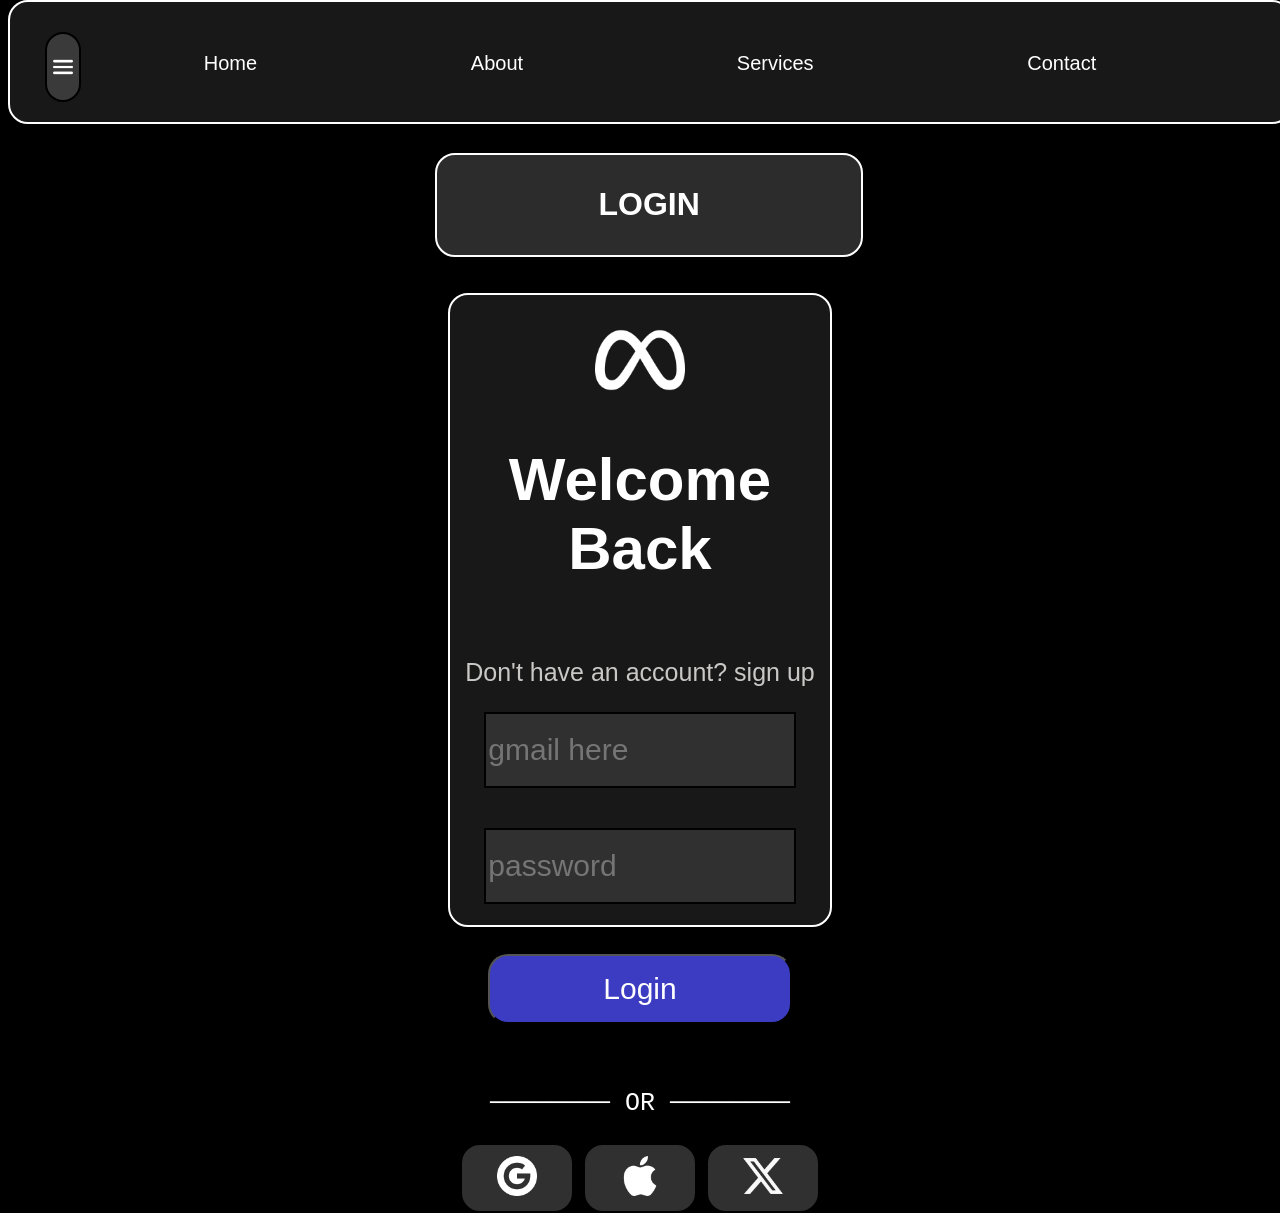
==== indexlogin.html @ 91601c61 "Add files via upload" ====
<!DOCTYPE html>
<html lang="en">
<head>
    <meta charset="UTF-8">
    <meta name="viewport" content="width=device-width, initial-scale=1.0">
    <title>LOGIN PAGE</title>
    <link rel="stylesheet" href="login.css">
</head>
<body>
    
    <header>
        <div class="formenu">
            <button class="menu">
                <img src="menu-burger.png">
            </button>
        </div>        
        <p>Home</p>
        <p>About</p>
        <p>Services</p>
        <p>Contact</p>
        
        
    </header>
    <div class="loginclass">
        
            <h1>LOGIN </h1>
        

    </div>
    
    <div id="container">
        
        <div id="box">
            <div class="companylogo">
                <img src="meta.png">
            </div>
            <div class="welcome">
                <h2>Welcome Back</h2>
            </div>
            
            <pre id="donthave" >Don't have an account? <span>sign up</span></pre>
            
            <input type="text" placeholder="gmail here" id="mail">
            <input type="password" placeholder="password" id="password">
            <br>
            <input type ="button" value="Login" class="loginButton">
             <div class="or-continer"><pre>──────── OR ────────</pre></div> 
           
            <div class="social">
                <button class="google"><img src="google-circle.png"></button>
                <button class="apple"><img src="apple-logo.png"></button>
                <button class="twitter"><img src="twitter-alt.png"></button>
            </div>
        

        </div>
    </div>
    
    
</body>
</html>
---- login.css ----
body{
    


background-color: #000000;
color:white;


}
#container{
    height: 100vh;
    margin-top: 150px;
    display:flex;
    justify-content: center;
    align-items:center;
    /* border:2px solid white; */

}
 
header{
    top:0;
    height: 120px;
    font-size: 18px;
    position:fixed;
    background-color: #181818;
    display: flex;
    justify-content: space-evenly;
    border:2px solid white;
    border-radius: 20px;
    width:100%;

    
}
p:hover{
    background-color: #3a3a3a;
}
.formenu{
    position: absolute;
    left:30px;
    top:30px;
    display: flex;
    justify-content: center;
    align-items: center;
    
    
    border-radius: 20px;
}
.menu{
    display: flex;
    justify-content: center;
    align-items: center;
    background-color:#3a3a3a;
    height:70px;
    width:80%;
    border:#000000 2px solid;
    border-radius:20px;
    cursor: pointer;
    
} 
.menu:hover{
    background: linear-gradient(135deg, #2c2c2c, #555, #1c1c1c);
}
.menu img{
   
    /* color:black; */
    height:20px;
    width:30px;
}
/* .formenu {
    color:white;
    background-color: rgb(10, 9, 9);
    border: 2px solid white;
    height:3px;
    width:30%;
} */
p{
    margin-top: 40px;
    padding:10px 20px;
   
    
    /* border:white 2px solid; */
    border-radius: 28px;
   font-family: Verdana, Geneva, Tahoma, sans-serif;
    
    
    
    font-size: 20px;
    cursor: pointer;
    
    
}
.loginclass{
    display: flex;
    justify-content: center;
    align-items: center;    
    position:absolute;
    font-family: Arial, Helvetica, sans-serif;
        top: 17%;
        left: 34%;
        border: 2px solid white;
        border-radius: 20px;
        width:30%;
        padding:10px 20px;
        background-color: #2c2c2c;
}
.companylogo:hover{
    
    background:linear-gradient(135deg, #1a96e8, #38bdf8);
    border-radius: 90px;
    margin-top:20px;
    transition: ease-in-out 0.3s;
  
    
}
/* #login{
    font-family: Arial, Helvetica, sans-serif;
    position: absolute;
    left:45%;
    top:15%;
    text-align: center;
    
    background-color: #283239;
    border:2px solid white;
    font-size: 18px;
    width: 9%;
   
    
    border-radius: 30px;
} */
.welcome{
        margin-top:20px;
        display: flex;
        justify-content: center;
        align-items: center;    
}
h2{

    
    font-family: Arial, sans-serif;
    

   display: flex;
    justify-content: center;
    align-items: center;
    margin-top:20px;
    
    
    font-size: 60px;
}
.companylogo{
    display: flex;
    justify-content: center;
    align-items: center;
}
.companylogo img{
    height:90px;
    width:90px;
    margin-top:20px;

}
#donthave{
    
    top:0;
    font-family: Arial, Helvetica, sans-serif;
    font-size:25px;
    color: #c9c8c6;
}
span:hover{
    color:#4da6ff;
    cursor: pointer;
} 
#mail{
   
    color:white;
    /* text-align: center; */
   font-size: 30px;
    font-family: Arial, Helvetica, sans-serif;
    
    margin-bottom: 40px;
    height: 70px;
    width: 80%;
    background-color: #303030;
    border:2px solid black;
    
}
#password{
    /* text-align: center; */
    color:white;
   
    margin-bottom: 50px;
    font-family: Arial, Helvetica, sans-serif;
    font-size: 30px;
    height: 70px;
    width: 80%;
    background-color: #303030;
    border:2px solid black;
    
}
.loginButton{
    color:white;
   
    margin-bottom: 40px;
    font-family: Arial, Helvetica, sans-serif;
    font-size: 30px;
    height: 70px;
    width: 80%;
    background-color:rgb(60, 60, 194);
    border-radius: 20px;
    cursor: pointer;

}
.loginButton:hover{
    background-color: #1c86ee;
}

.or-continer{
    font-family: Arial, Helvetica, sans-serif;
    font-size: 25px;
}
.social{
    display:flex;
    justify-content: space-evenly;
}
.social button{
    height:70px;
    width: 30%;
    
    background-color: #303030;
    cursor: pointer;
    border-radius: 20px;
    border:2px solid black;
}

.google:hover{
     background: linear-gradient(135deg, #4285F4, #34A853, #FBBC05, #EA4335);
}
.apple:hover{
    background: linear-gradient(135deg, #2c2c2c, #555, #1c1c1c);
} 
.twitter:hover{
    background: linear-gradient(135deg, #0f172a, #1e3a8a, #2563eb);

}
.social button img {
    height: 40px;
    width: 40px;
    
}
#box{
    margin-top: 20px;
    /* display: flex;
    flex-direction: column;*/
    text-align: center; 
    
    
   
    background-color: #181818;
    height: 70vh;
    width: 30%;
    border-radius: 20px;
    border:2px solid white;
}
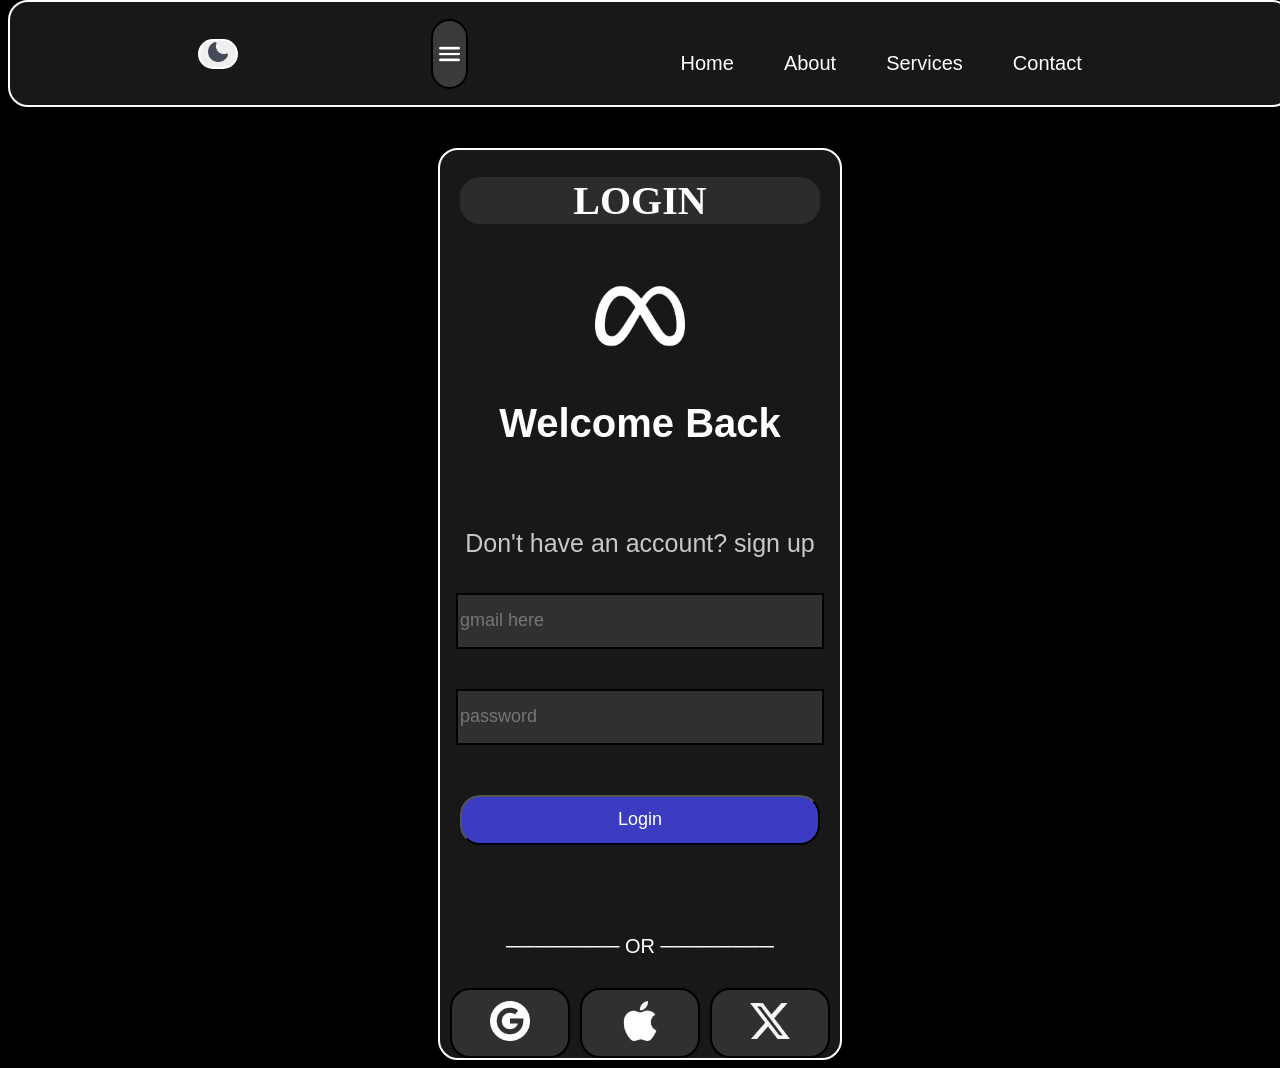
==== commit 92bf58af: "Add files via upload" ====
--- a/indexlogin.html
+++ b/indexlogin.html
@@ -9,42 +9,54 @@
 <body>
     
     <header>
+        <div class="buttondark">
+             <button class="mood">
+                <img src="dark.png" class="moon">
+
+                
+            </button>
+        </div>
         <div class="formenu">
             <button class="menu">
                 <img src="menu-burger.png">
             </button>
+        </div>
+        <div class="navlinks">
+            <p>Home</p>
+         <p>About</p>
+         <p>Services</p>
+         <p>Contact</p>
         </div>        
-        <p>Home</p>
-        <p>About</p>
-        <p>Services</p>
-        <p>Contact</p>
+        
         
         
     </header>
-    <div class="loginclass">
+    
+    
+
+    <div id="container">
+        
+        <div id="box">
+            <div class="loginclass">
         
             <h1>LOGIN </h1>
         
 
-    </div>
-    
-    <div id="container">
-        
-        <div id="box">
+            </div>
             <div class="companylogo">
-                <img src="meta.png">
+                <img src="meta.png" class="imgcompany">
             </div>
             <div class="welcome">
                 <h2>Welcome Back</h2>
             </div>
             
-            <pre id="donthave" >Don't have an account? <span>sign up</span></pre>
+            <p id="donthave" >Don't have an account? <span>sign up</span></p>
             
             <input type="text" placeholder="gmail here" id="mail">
             <input type="password" placeholder="password" id="password">
-            <br>
+           
             <input type ="button" value="Login" class="loginButton">
-             <div class="or-continer"><pre>──────── OR ────────</pre></div> 
+             <div class="or-continer"><p>──────── OR ────────</p></div> 
            
             <div class="social">
                 <button class="google"><img src="google-circle.png"></button>
@@ -55,6 +67,7 @@
 
         </div>
     </div>
+    <script src="javascript.js"></script>
     
     
 </body>
--- a/login.css
+++ b/login.css
@@ -7,9 +7,25 @@
 
 
 }
+.moon{
+    height:20px;
+    width:20px;
+}
+.buttondark{
+    display:flex;
+    justify-content: center;
+    align-items: center;
+}
+.mood{
+    height:30px;
+    width:40px;
+    border:2px solid white;
+    border-radius: 20px;
+    cursor: pointer;
+}
 #container{
-    height: 100vh;
-    margin-top: 150px;
+    min-height: 100vh;
+    padding-top: 120px;
     display:flex;
     justify-content: center;
     align-items:center;
@@ -19,23 +35,30 @@
  
 header{
     top:0;
-    height: 120px;
+    height: auto;
     font-size: 18px;
     position:fixed;
     background-color: #181818;
     display: flex;
-    justify-content: space-evenly;
+    
+     justify-content: space-evenly; 
+     align-items: center;
     border:2px solid white;
     border-radius: 20px;
     width:100%;
 
     
+}
+.navlinks{
+    display:flex;
+    gap:10px;
+    align-items: center;
 }
 p:hover{
     background-color: #3a3a3a;
 }
 .formenu{
-    position: absolute;
+    position: static;
     left:30px;
     top:30px;
     display: flex;
@@ -90,7 +113,11 @@
     
 }
 .loginclass{
-    display: flex;
+     position: static;
+    width: 90%;
+    max-width: 400px;
+    margin: auto;
+    /* display: flex;
     justify-content: center;
     align-items: center;    
     position:absolute;
@@ -98,10 +125,12 @@
         top: 17%;
         left: 34%;
         border: 2px solid white;
+        
+        width:30%;
+        padding:10px 20px;*/
+        background-color: #2c2c2c; 
         border-radius: 20px;
-        width:30%;
-        padding:10px 20px;
-        background-color: #2c2c2c;
+        font-size: 20px;
 }
 .companylogo:hover{
     
@@ -145,7 +174,7 @@
     margin-top:20px;
     
     
-    font-size: 60px;
+    font-size: 40px;
 }
 .companylogo{
     display: flex;
@@ -173,12 +202,12 @@
    
     color:white;
     /* text-align: center; */
-   font-size: 30px;
+   font-size: 18px;
     font-family: Arial, Helvetica, sans-serif;
     
     margin-bottom: 40px;
-    height: 70px;
-    width: 80%;
+    height: 50px;
+    width: 90%;
     background-color: #303030;
     border:2px solid black;
     
@@ -189,9 +218,9 @@
    
     margin-bottom: 50px;
     font-family: Arial, Helvetica, sans-serif;
-    font-size: 30px;
-    height: 70px;
-    width: 80%;
+    font-size: 18px;
+    height: 50px;
+    width: 90%;
     background-color: #303030;
     border:2px solid black;
     
@@ -201,9 +230,9 @@
    
     margin-bottom: 40px;
     font-family: Arial, Helvetica, sans-serif;
-    font-size: 30px;
-    height: 70px;
-    width: 80%;
+    font-size: 18px;
+    height: 50px;
+    width: 90%;
     background-color:rgb(60, 60, 194);
     border-radius: 20px;
     cursor: pointer;
@@ -255,8 +284,35 @@
     
    
     background-color: #181818;
-    height: 70vh;
-    width: 30%;
+    min-height: 70vh;
+    width: 90%;
+    max-width:400px;
     border-radius: 20px;
     border:2px solid white;
 }
+@media (max-width: 768px) {
+
+    h2 {
+        font-size: 28px;
+    }
+
+    p {
+        font-size: 16px;
+        margin-top: 10px;
+    }
+
+    .menu {
+        width: 100%;
+        height: 50px;
+    }
+
+    .companylogo img {
+        height: 60px;
+        width: 60px;
+    }
+
+    .social button {
+        height: 50px;
+    }
+
+}
